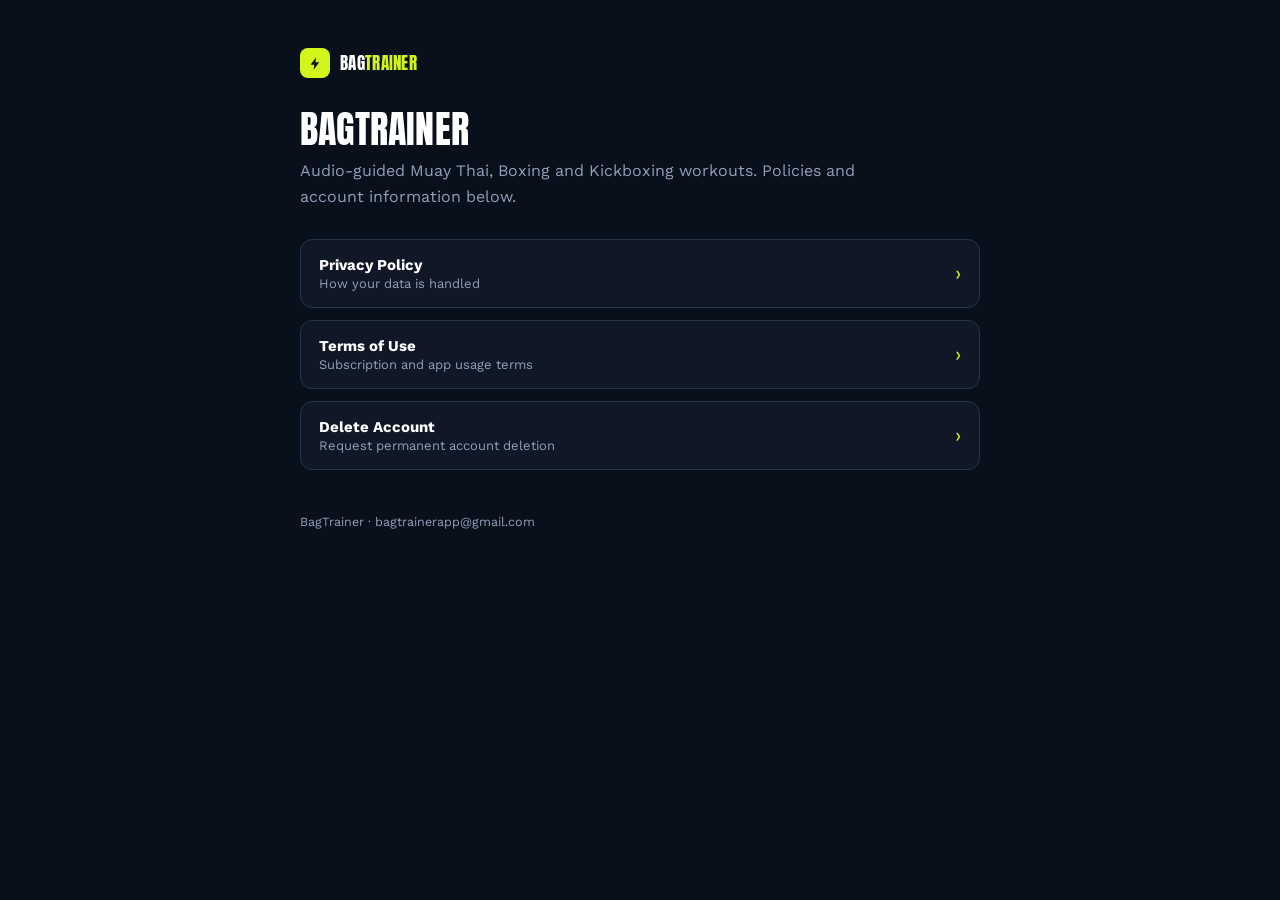
==== index.html @ e47c501b "Add files via upload" ====
<!doctype html>
<html lang="en">
<head>
<meta charset="utf-8" />
<meta name="viewport" content="width=device-width, initial-scale=1" />
<title>BagTrainer</title>
<link rel="stylesheet" href="/style.css" />
</head>
<body>
<div class="page">
  <a class="brand" href="/">
    <div class="brand-icon">
      <svg viewBox="0 0 24 24" fill="none" xmlns="http://www.w3.org/2000/svg">
        <path d="M13 2L4 14h6l-1 8 9-12h-6l1-8z" fill="var(--accent-ink)"/>
      </svg>
    </div>
    <div class="brand-name">BAG<span class="lime">TRAINER</span></div>
  </a>

  <h1>BagTrainer</h1>
  <p class="lede">Audio-guided Muay Thai, Boxing and Kickboxing workouts. Policies and account information below.</p>

  <div class="hub-links">
    <a class="hub-link" href="/privacy">
      <div>
        <div class="hub-link-title">Privacy Policy</div>
        <div class="hub-link-sub">How your data is handled</div>
      </div>
      <span class="hub-link-arrow">&rsaquo;</span>
    </a>

    <a class="hub-link" href="/terms">
      <div>
        <div class="hub-link-title">Terms of Use</div>
        <div class="hub-link-sub">Subscription and app usage terms</div>
      </div>
      <span class="hub-link-arrow">&rsaquo;</span>
    </a>

    <a class="hub-link" href="/delete-account">
      <div>
        <div class="hub-link-title">Delete Account</div>
        <div class="hub-link-sub">Request permanent account deletion</div>
      </div>
      <span class="hub-link-arrow">&rsaquo;</span>
    </a>
  </div>

  <footer>BagTrainer &middot; bagtrainerapp@gmail.com</footer>
</div>
</body>
</html>
---- style.css ----
@import url('https://fonts.googleapis.com/css2?family=Anton&family=Work+Sans:wght@400;500;600;700;800&display=swap');

:root {
  --bg: #08101C;
  --surface: #101827;
  --surface-2: #172235;
  --border: #253449;
  --text: #FFFFFF;
  --text-secondary: #8FA0B8;
  --accent: #D3F51B;
  --accent-ink: #0C1A2B;
  --danger: #E2665A;
  --danger-surface: rgba(226, 102, 90, 0.12);
}

* {
  box-sizing: border-box;
}

body {
  margin: 0;
  background: var(--bg);
  color: var(--text);
  font-family: "Work Sans", -apple-system, "Segoe UI", sans-serif;
  -webkit-font-smoothing: antialiased;
}

.page {
  max-width: 720px;
  margin: 0 auto;
  padding: 48px 20px 80px;
}

.brand {
  display: flex;
  align-items: center;
  gap: 10px;
  margin-bottom: 32px;
  text-decoration: none;
  width: fit-content;
}

.brand-icon {
  width: 30px;
  height: 30px;
  border-radius: 8px;
  background: var(--accent);
  display: flex;
  align-items: center;
  justify-content: center;
  flex-shrink: 0;
}

.brand-icon svg {
  width: 15px;
  height: 15px;
}

.brand-name {
  font-family: "Anton", sans-serif;
  font-size: 17px;
  letter-spacing: 0.3px;
  text-transform: uppercase;
  color: var(--text);
}

.brand-name .lime {
  color: var(--accent);
}

h1 {
  font-family: "Anton", sans-serif;
  font-weight: 400;
  text-transform: uppercase;
  letter-spacing: 0.2px;
  font-size: clamp(28px, 5.5vw, 38px);
  line-height: 1.05;
  margin: 0 0 8px;
  text-wrap: balance;
}

.meta {
  font-size: 13px;
  color: var(--text-secondary);
  margin: 0 0 32px;
}

h2 {
  font-family: "Anton", sans-serif;
  font-weight: 400;
  text-transform: uppercase;
  letter-spacing: 0.8px;
  font-size: 16px;
  color: var(--accent);
  margin: 32px 0 12px;
}

h2:first-of-type {
  margin-top: 8px;
}

p, li {
  font-size: 15px;
  line-height: 1.65;
  color: var(--text);
  margin: 0 0 14px;
}

.lede {
  font-size: 16px;
  color: var(--text-secondary);
  max-width: 56ch;
}

ul {
  margin: 0 0 14px;
  padding-left: 22px;
}

a {
  color: var(--accent);
  text-decoration: underline;
  text-underline-offset: 2px;
}

strong {
  color: var(--text);
}

.card {
  background: var(--surface);
  border: 1px solid var(--border);
  border-radius: 14px;
  padding: 22px 24px;
  margin: 0 0 18px;
}

.card h2 {
  margin-top: 0;
}

.card p:last-child {
  margin-bottom: 0;
}

.steps {
  display: flex;
  flex-direction: column;
  gap: 10px;
  margin-top: 4px;
}

.step {
  display: flex;
  align-items: baseline;
  gap: 10px;
  font-size: 14.5px;
}

.step b {
  color: var(--accent);
  font-weight: 700;
}

.request-form {
  display: flex;
  flex-direction: column;
  gap: 10px;
  margin-top: 14px;
}

label {
  font-size: 12px;
  font-weight: 600;
  text-transform: uppercase;
  letter-spacing: 0.6px;
  color: var(--text-secondary);
}

.input-row {
  display: flex;
  gap: 10px;
  flex-wrap: wrap;
}

input[type="email"] {
  flex: 1 1 220px;
  min-width: 0;
  background: var(--surface-2);
  border: 1px solid var(--border);
  border-radius: 8px;
  padding: 11px 13px;
  font-size: 14.5px;
  font-family: inherit;
  color: var(--text);
}

input[type="email"]:focus-visible {
  outline: 2px solid var(--accent);
  outline-offset: 1px;
}

button {
  appearance: none;
  border: none;
  border-radius: 8px;
  background: var(--accent);
  color: var(--accent-ink);
  font-family: inherit;
  font-weight: 700;
  font-size: 14px;
  padding: 11px 20px;
  cursor: pointer;
  white-space: nowrap;
}

button:hover {
  filter: brightness(1.06);
}

.hint {
  font-size: 12.5px;
  color: var(--text-secondary);
  margin: 0;
}

.hint.error {
  color: var(--danger);
}

.checklist {
  list-style: none;
  margin: 0;
  padding: 0;
  display: flex;
  flex-direction: column;
  gap: 9px;
}

.checklist li {
  display: flex;
  align-items: flex-start;
  gap: 10px;
  margin: 0;
}

.checklist svg {
  flex-shrink: 0;
  margin-top: 4px;
  width: 14px;
  height: 14px;
  color: var(--danger);
}

.timeline-note {
  display: flex;
  gap: 10px;
  align-items: flex-start;
  background: var(--danger-surface);
  border: 1px solid rgba(226, 102, 90, 0.3);
  border-radius: 10px;
  padding: 12px 14px;
  margin-top: 16px;
}

.timeline-note p {
  color: var(--text);
  font-size: 13.5px;
  margin: 0;
}

.timeline-note svg {
  flex-shrink: 0;
  margin-top: 1px;
  width: 16px;
  height: 16px;
  color: var(--danger);
}

.hub-links {
  display: flex;
  flex-direction: column;
  gap: 12px;
  margin-top: 28px;
}

.hub-link {
  display: flex;
  align-items: center;
  justify-content: space-between;
  background: var(--surface);
  border: 1px solid var(--border);
  border-radius: 12px;
  padding: 16px 18px;
  text-decoration: none;
  color: var(--text);
}

.hub-link:hover {
  border-color: var(--accent);
}

.hub-link-title {
  font-weight: 700;
  font-size: 15px;
}

.hub-link-sub {
  font-size: 13px;
  color: var(--text-secondary);
  margin-top: 2px;
}

.hub-link-arrow {
  color: var(--accent);
  font-size: 20px;
}

footer {
  margin-top: 44px;
  font-size: 12.5px;
  color: var(--text-secondary);
}
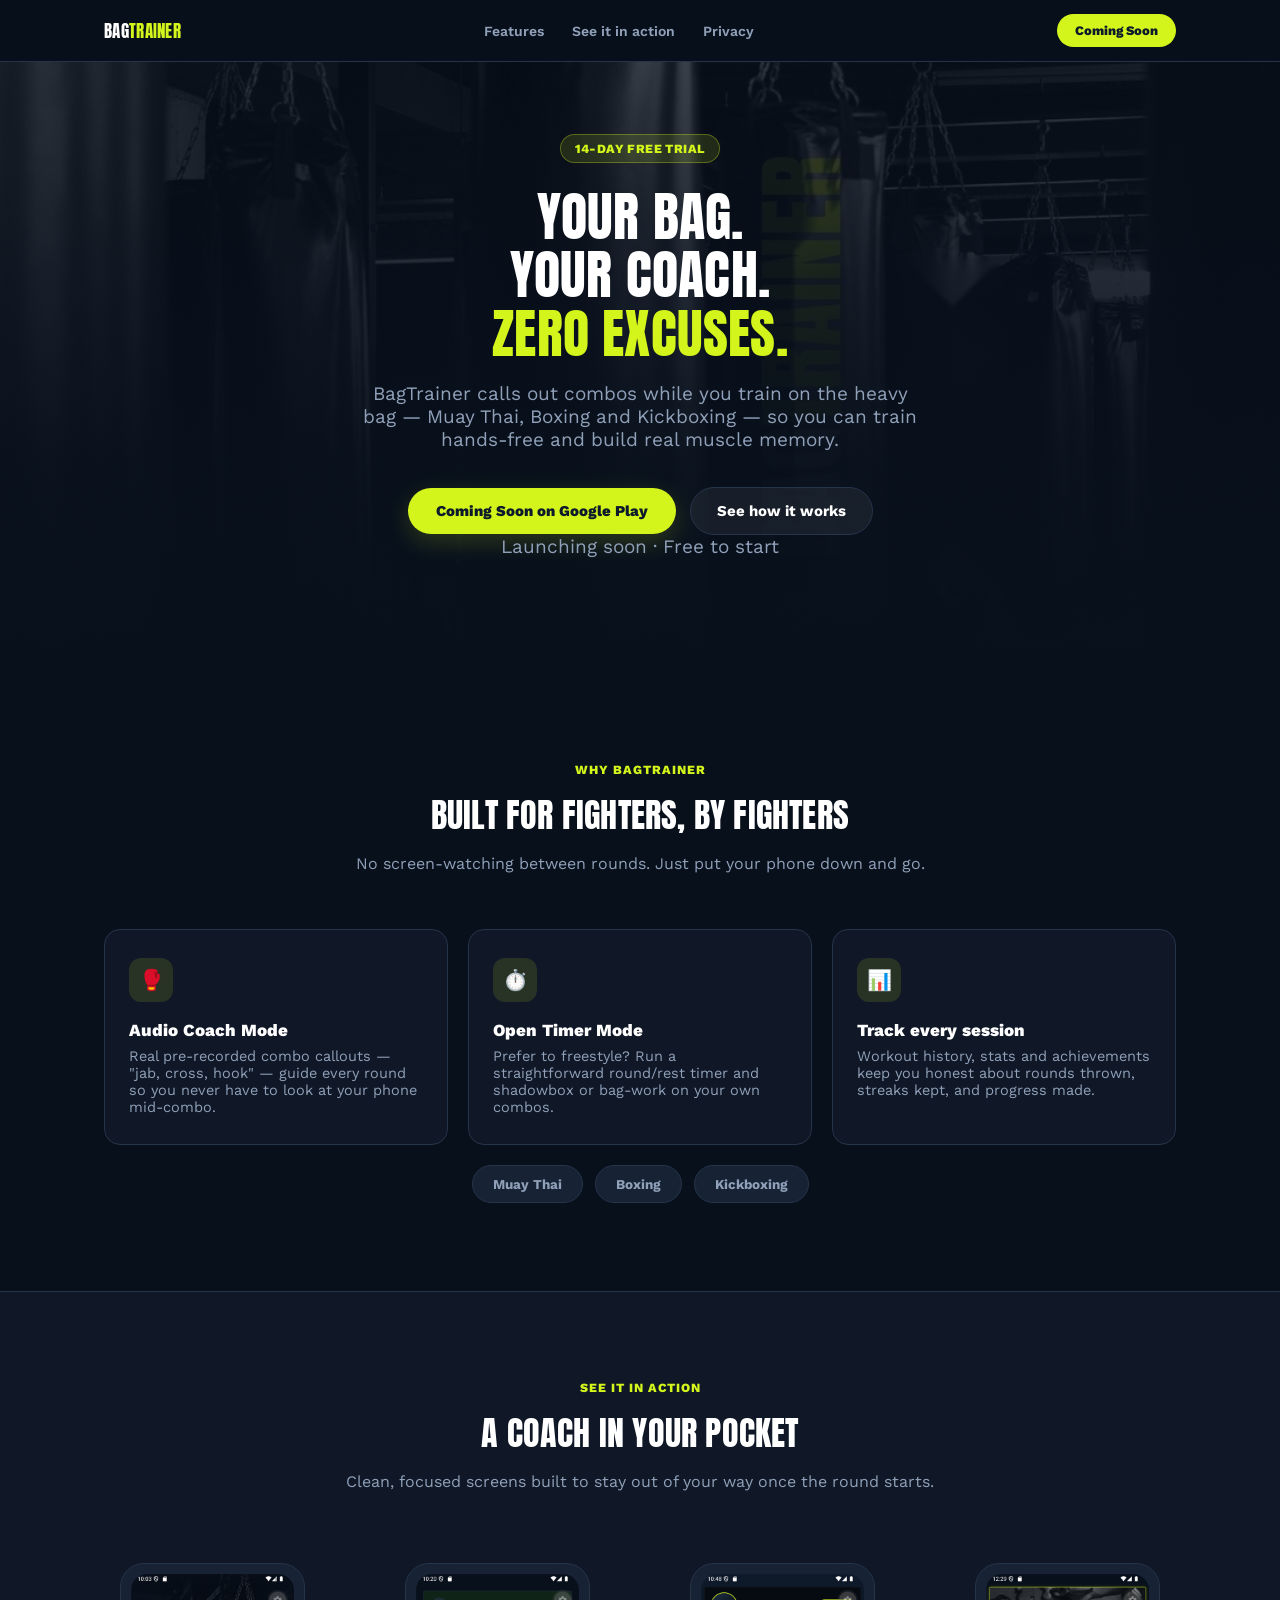
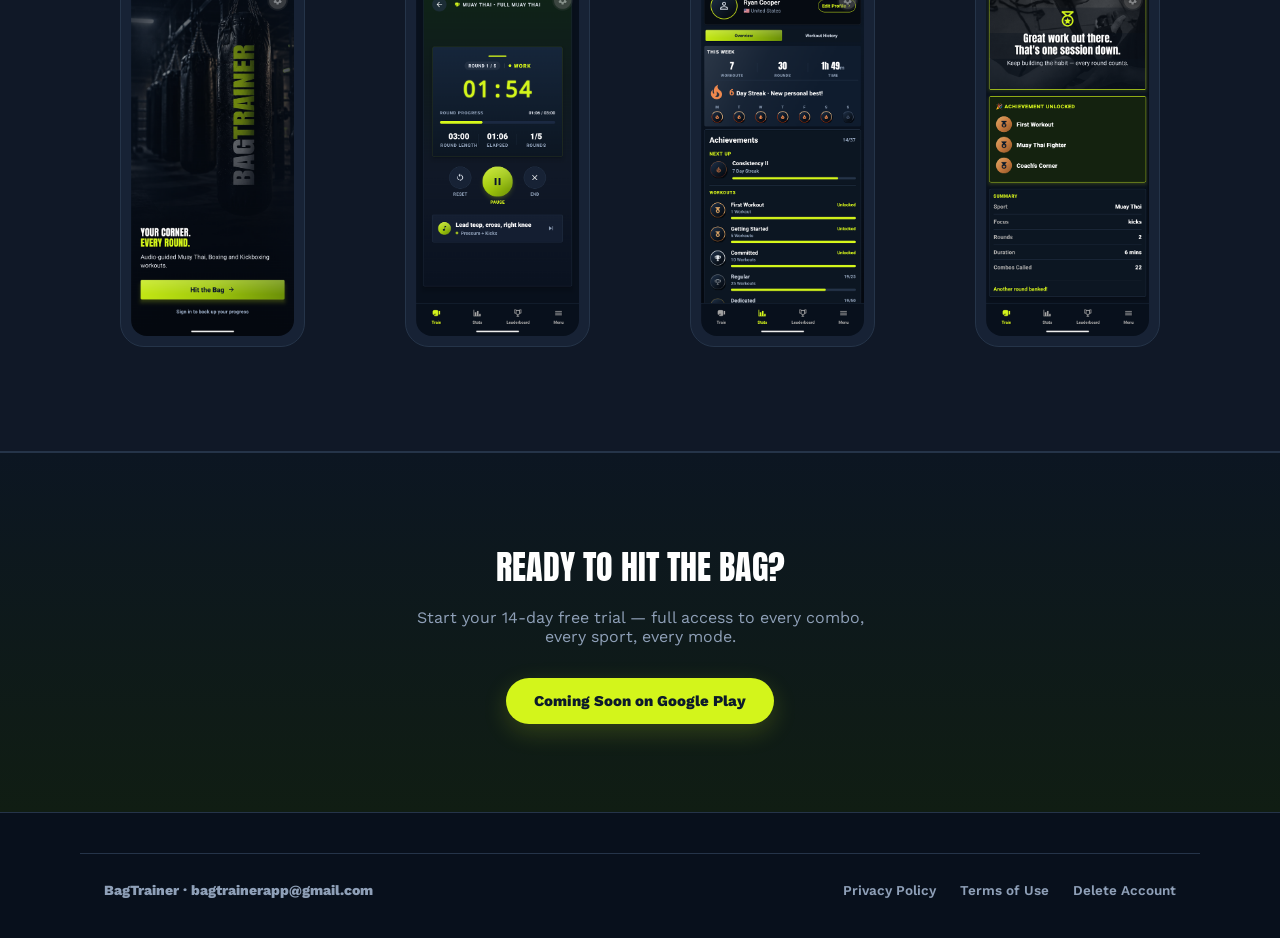
==== commit e1f5e9ec: "Add marketing landing page, keep policy pages untouched Replaces the minimal policy-hub homepage wit" ====
--- a/index.html
+++ b/index.html
@@ -3,50 +3,123 @@
 <head>
 <meta charset="utf-8" />
 <meta name="viewport" content="width=device-width, initial-scale=1" />
-<title>BagTrainer</title>
-<link rel="stylesheet" href="/style.css" />
+<title>BagTrainer — Audio-Guided Bag Work</title>
+<meta name="description" content="BagTrainer calls out combos while you train on the heavy bag, so you can train hands-free. Audio-guided Muay Thai, Boxing and Kickboxing workouts." />
+<link rel="icon" href="/assets/icon.png" />
+<link rel="stylesheet" href="/home.css" />
 </head>
 <body>
-<div class="page">
-  <a class="brand" href="/">
-    <div class="brand-icon">
-      <svg viewBox="0 0 24 24" fill="none" xmlns="http://www.w3.org/2000/svg">
-        <path d="M13 2L4 14h6l-1 8 9-12h-6l1-8z" fill="var(--accent-ink)"/>
-      </svg>
+
+<nav class="nav">
+  <div class="wrap">
+    <a class="brand" href="/">
+      <div class="brand-name">BAG<span class="lime">TRAINER</span></div>
+    </a>
+    <div class="nav-links">
+      <a href="#features">Features</a>
+      <a href="#screens">See it in action</a>
+      <a href="/privacy">Privacy</a>
     </div>
-    <div class="brand-name">BAG<span class="lime">TRAINER</span></div>
-  </a>
+    <a class="nav-cta" href="#download">Coming Soon</a>
+  </div>
+</nav>
 
-  <h1>BagTrainer</h1>
-  <p class="lede">Audio-guided Muay Thai, Boxing and Kickboxing workouts. Policies and account information below.</p>
+<header class="hero">
+  <div class="hero-bg">
+    <img src="/assets/hero.jpg" alt="" />
+  </div>
+  <div class="wrap hero-content">
+    <div class="eyebrow">14-Day Free Trial</div>
+    <h1>Your bag.<br />Your coach.<br /><span>Zero excuses.</span></h1>
+    <p>BagTrainer calls out combos while you train on the heavy bag — Muay Thai, Boxing and Kickboxing — so you can train hands-free and build real muscle memory.</p>
+    <div class="hero-actions">
+      <a class="btn-primary" id="download" href="https://play.google.com/store/apps/details?id=com.bagtrainer.app">
+        Coming Soon on Google Play
+      </a>
+      <a class="btn-secondary" href="#features">See how it works</a>
+    </div>
+    <p class="hero-note">Launching soon · Free to start</p>
+  </div>
+</header>
 
-  <div class="hub-links">
-    <a class="hub-link" href="/privacy">
-      <div>
-        <div class="hub-link-title">Privacy Policy</div>
-        <div class="hub-link-sub">How your data is handled</div>
+<section class="home-section" id="features">
+  <div class="wrap">
+    <div class="section-head">
+      <div class="section-kicker">Why BagTrainer</div>
+      <h2>Built for fighters, by fighters</h2>
+      <p>No screen-watching between rounds. Just put your phone down and go.</p>
+    </div>
+    <div class="features-grid">
+      <div class="feature-card">
+        <div class="feature-icon">🥊</div>
+        <h3>Audio Coach Mode</h3>
+        <p>Real pre-recorded combo callouts — "jab, cross, hook" — guide every round so you never have to look at your phone mid-combo.</p>
       </div>
-      <span class="hub-link-arrow">&rsaquo;</span>
-    </a>
+      <div class="feature-card">
+        <div class="feature-icon">⏱️</div>
+        <h3>Open Timer Mode</h3>
+        <p>Prefer to freestyle? Run a straightforward round/rest timer and shadowbox or bag-work on your own combos.</p>
+      </div>
+      <div class="feature-card">
+        <div class="feature-icon">📊</div>
+        <h3>Track every session</h3>
+        <p>Workout history, stats and achievements keep you honest about rounds thrown, streaks kept, and progress made.</p>
+      </div>
+    </div>
+    <div class="sports-strip">
+      <span class="sport-pill">Muay Thai</span>
+      <span class="sport-pill">Boxing</span>
+      <span class="sport-pill">Kickboxing</span>
+    </div>
+  </div>
+</section>
 
-    <a class="hub-link" href="/terms">
-      <div>
-        <div class="hub-link-title">Terms of Use</div>
-        <div class="hub-link-sub">Subscription and app usage terms</div>
-      </div>
-      <span class="hub-link-arrow">&rsaquo;</span>
-    </a>
+<section class="showcase" id="screens">
+  <div class="wrap home-section">
+    <div class="section-head">
+      <div class="section-kicker">See it in action</div>
+      <h2>A coach in your pocket</h2>
+      <p>Clean, focused screens built to stay out of your way once the round starts.</p>
+    </div>
+    <div class="showcase-grid">
+      <figure class="phone-frame">
+        <img src="/assets/screen-home.png" alt="BagTrainer home screen" loading="lazy" />
+      </figure>
+      <figure class="phone-frame">
+        <img src="/assets/screen-live.png" alt="Live Muay Thai workout screen" loading="lazy" />
+      </figure>
+      <figure class="phone-frame">
+        <img src="/assets/screen-stats.png" alt="Workout stats screen" loading="lazy" />
+      </figure>
+      <figure class="phone-frame">
+        <img src="/assets/screen-complete.png" alt="Workout complete screen" loading="lazy" />
+      </figure>
+    </div>
+  </div>
+</section>
 
-    <a class="hub-link" href="/delete-account">
-      <div>
-        <div class="hub-link-title">Delete Account</div>
-        <div class="hub-link-sub">Request permanent account deletion</div>
-      </div>
-      <span class="hub-link-arrow">&rsaquo;</span>
+<section class="cta-band home-section">
+  <div class="wrap">
+    <h2>Ready to hit the bag?</h2>
+    <p>Start your 14-day free trial — full access to every combo, every sport, every mode.</p>
+    <a class="btn-primary" href="https://play.google.com/store/apps/details?id=com.bagtrainer.app">
+      Coming Soon on Google Play
     </a>
   </div>
+</section>
 
-  <footer>BagTrainer &middot; bagtrainerapp@gmail.com</footer>
-</div>
+<footer class="home-footer">
+  <div class="wrap footer-inner">
+    <div class="footer-brand">
+      BagTrainer &middot; bagtrainerapp@gmail.com
+    </div>
+    <div class="footer-links">
+      <a href="/privacy">Privacy Policy</a>
+      <a href="/terms">Terms of Use</a>
+      <a href="/delete-account">Delete Account</a>
+    </div>
+  </div>
+</footer>
+
 </body>
 </html>
--- a/home.css
+++ b/home.css
@@ -0,0 +1,489 @@
+/* Homepage-only styles. Shares design tokens with style.css but is scoped
+   to its own file so /privacy, /terms, /delete-account (which only load
+   style.css) are never affected by changes here. */
+
+@import url('https://fonts.googleapis.com/css2?family=Anton&family=Work+Sans:wght@400;500;600;700;800&display=swap');
+
+:root {
+  --bg: #08101c;
+  --surface: #101827;
+  --surface-2: #172235;
+  --border: #253449;
+  --text: #ffffff;
+  --text-secondary: #8fa0b8;
+  --accent: #d3f51b;
+  --accent-ink: #0c1a2b;
+  --max-width: 1120px;
+}
+
+* {
+  box-sizing: border-box;
+}
+
+html {
+  scroll-behavior: smooth;
+}
+
+body {
+  margin: 0;
+  background: var(--bg);
+  color: var(--text);
+  font-family: "Work Sans", -apple-system, "Segoe UI", sans-serif;
+  -webkit-font-smoothing: antialiased;
+}
+
+img {
+  max-width: 100%;
+  display: block;
+}
+
+a {
+  color: inherit;
+  text-decoration: none;
+}
+
+.wrap {
+  max-width: var(--max-width);
+  margin: 0 auto;
+  padding: 0 24px;
+}
+
+/* Nav */
+
+.nav {
+  position: sticky;
+  top: 0;
+  z-index: 50;
+  background: rgba(8, 16, 28, 0.85);
+  backdrop-filter: blur(10px);
+  border-bottom: 1px solid var(--border);
+}
+
+.nav .wrap {
+  display: flex;
+  align-items: center;
+  justify-content: space-between;
+  padding-top: 14px;
+  padding-bottom: 14px;
+}
+
+.brand {
+  display: flex;
+  align-items: center;
+  gap: 10px;
+  text-decoration: none;
+  width: fit-content;
+}
+
+.brand-icon {
+  width: 30px;
+  height: 30px;
+  border-radius: 8px;
+  background: var(--accent);
+  display: flex;
+  align-items: center;
+  justify-content: center;
+  flex-shrink: 0;
+}
+
+.brand-icon svg {
+  width: 15px;
+  height: 15px;
+}
+
+.brand-name {
+  font-family: "Anton", sans-serif;
+  font-size: 17px;
+  letter-spacing: 0.3px;
+  text-transform: uppercase;
+  color: var(--text);
+}
+
+.brand-name .lime {
+  color: var(--accent);
+}
+
+.nav-links {
+  display: flex;
+  align-items: center;
+  gap: 28px;
+}
+
+.nav-links a {
+  color: var(--text-secondary);
+  font-size: 14px;
+  font-weight: 600;
+  transition: color 0.15s ease;
+}
+
+.nav-links a:hover {
+  color: var(--text);
+}
+
+.nav-cta {
+  background: var(--accent);
+  color: var(--accent-ink) !important;
+  padding: 9px 18px;
+  border-radius: 999px;
+  font-weight: 800;
+  font-size: 13px;
+}
+
+/* Hero */
+
+.hero {
+  position: relative;
+  overflow: hidden;
+  padding-top: 72px;
+  padding-bottom: 80px;
+}
+
+.hero-bg {
+  position: absolute;
+  inset: 0;
+  z-index: 0;
+}
+
+.hero-bg img {
+  width: 100%;
+  height: 100%;
+  object-fit: cover;
+  opacity: 0.35;
+}
+
+.hero-bg::after {
+  content: "";
+  position: absolute;
+  inset: 0;
+  background: linear-gradient(
+    180deg,
+    rgba(8, 16, 28, 0.4) 0%,
+    rgba(8, 16, 28, 0.92) 65%,
+    #08101c 100%
+  );
+}
+
+.hero-content {
+  position: relative;
+  z-index: 1;
+  text-align: center;
+  max-width: 720px;
+  margin: 0 auto;
+}
+
+.eyebrow {
+  display: inline-flex;
+  align-items: center;
+  gap: 8px;
+  background: rgba(211, 245, 27, 0.12);
+  border: 1px solid rgba(211, 245, 27, 0.3);
+  color: var(--accent);
+  font-size: 12.5px;
+  font-weight: 800;
+  letter-spacing: 0.4px;
+  text-transform: uppercase;
+  padding: 6px 14px;
+  border-radius: 999px;
+  margin-bottom: 24px;
+}
+
+.hero h1 {
+  font-family: "Anton", sans-serif;
+  font-weight: 400;
+  text-transform: uppercase;
+  font-size: clamp(32px, 6vw, 54px);
+  line-height: 1.08;
+  margin: 0 0 20px;
+  letter-spacing: 0.2px;
+  text-wrap: balance;
+}
+
+.hero h1 span {
+  color: var(--accent);
+}
+
+.hero p {
+  font-size: clamp(16px, 2.4vw, 19px);
+  color: var(--text-secondary);
+  max-width: 560px;
+  margin: 0 auto 36px;
+}
+
+.hero-actions {
+  display: flex;
+  align-items: center;
+  justify-content: center;
+  gap: 14px;
+  flex-wrap: wrap;
+}
+
+.btn-primary {
+  background: var(--accent);
+  color: var(--accent-ink);
+  font-weight: 800;
+  font-size: 15px;
+  padding: 14px 28px;
+  border-radius: 999px;
+  display: inline-flex;
+  align-items: center;
+  gap: 10px;
+  transition: transform 0.15s ease, box-shadow 0.15s ease;
+  box-shadow: 0 8px 24px rgba(211, 245, 27, 0.18);
+}
+
+.btn-primary:hover {
+  transform: translateY(-1px);
+  box-shadow: 0 10px 28px rgba(211, 245, 27, 0.26);
+}
+
+.btn-secondary {
+  background: rgba(255, 255, 255, 0.06);
+  border: 1px solid var(--border);
+  color: var(--text);
+  font-weight: 700;
+  font-size: 15px;
+  padding: 14px 26px;
+  border-radius: 999px;
+  transition: background 0.15s ease;
+}
+
+.btn-secondary:hover {
+  background: rgba(255, 255, 255, 0.1);
+}
+
+.hero-note {
+  margin-top: 18px;
+  font-size: 13px;
+  color: var(--text-secondary);
+}
+
+/* Section shell */
+
+.home-section {
+  padding: 88px 0;
+}
+
+.section-head {
+  text-align: center;
+  max-width: 620px;
+  margin: 0 auto 56px;
+}
+
+.section-kicker {
+  color: var(--accent);
+  font-size: 12.5px;
+  font-weight: 800;
+  letter-spacing: 1px;
+  text-transform: uppercase;
+  margin-bottom: 12px;
+}
+
+.section-head h2 {
+  font-family: "Anton", sans-serif;
+  font-weight: 400;
+  text-transform: uppercase;
+  font-size: clamp(24px, 4vw, 34px);
+  margin: 0 0 14px;
+  letter-spacing: 0.2px;
+}
+
+.section-head p {
+  color: var(--text-secondary);
+  font-size: 16px;
+  margin: 0;
+}
+
+/* Features */
+
+.features-grid {
+  display: grid;
+  grid-template-columns: repeat(3, 1fr);
+  gap: 20px;
+}
+
+.feature-card {
+  background: var(--surface);
+  border: 1px solid var(--border);
+  border-radius: 16px;
+  padding: 28px 24px;
+}
+
+.feature-icon {
+  width: 44px;
+  height: 44px;
+  border-radius: 12px;
+  background: rgba(211, 245, 27, 0.12);
+  display: flex;
+  align-items: center;
+  justify-content: center;
+  font-size: 20px;
+  margin-bottom: 18px;
+}
+
+.feature-card h3 {
+  font-size: 17px;
+  font-weight: 800;
+  margin: 0 0 8px;
+}
+
+.feature-card p {
+  font-size: 14.5px;
+  color: var(--text-secondary);
+  margin: 0;
+}
+
+/* Showcase */
+
+.showcase {
+  background: var(--surface);
+  border-top: 1px solid var(--border);
+  border-bottom: 1px solid var(--border);
+}
+
+.showcase-grid {
+  display: grid;
+  grid-template-columns: repeat(4, 1fr);
+  gap: 20px;
+}
+
+.phone-frame {
+  background: var(--surface-2);
+  border: 1px solid var(--border);
+  border-radius: 24px;
+  padding: 10px;
+  overflow: hidden;
+}
+
+.phone-frame img {
+  border-radius: 16px;
+  width: 100%;
+  height: auto;
+}
+
+.phone-caption {
+  text-align: center;
+  font-size: 13px;
+  font-weight: 700;
+  color: var(--text-secondary);
+  margin-top: 12px;
+}
+
+/* Sports strip */
+
+.sports-strip {
+  display: flex;
+  justify-content: center;
+  gap: 12px;
+  flex-wrap: wrap;
+  margin-top: 20px;
+}
+
+.sport-pill {
+  border: 1px solid var(--border);
+  background: var(--surface-2);
+  padding: 10px 20px;
+  border-radius: 999px;
+  font-weight: 700;
+  font-size: 13.5px;
+  color: var(--text-secondary);
+}
+
+/* CTA band */
+
+.cta-band {
+  text-align: center;
+  background: linear-gradient(180deg, #0c1622 0%, #101d13 100%);
+  border-top: 1px solid var(--border);
+  border-bottom: 1px solid var(--border);
+}
+
+.cta-band h2 {
+  font-family: "Anton", sans-serif;
+  font-weight: 400;
+  text-transform: uppercase;
+  font-size: clamp(24px, 4vw, 34px);
+  margin: 0 0 16px;
+}
+
+.cta-band p {
+  color: var(--text-secondary);
+  max-width: 480px;
+  margin: 0 auto 32px;
+}
+
+/* Footer */
+
+.home-footer {
+  padding: 40px 0;
+}
+
+.footer-inner {
+  display: flex;
+  align-items: center;
+  justify-content: space-between;
+  flex-wrap: wrap;
+  gap: 16px;
+  border-top: 1px solid var(--border);
+  padding-top: 28px;
+}
+
+.footer-brand {
+  display: flex;
+  align-items: center;
+  gap: 10px;
+  font-weight: 800;
+  font-size: 14px;
+  color: var(--text-secondary);
+}
+
+.footer-brand .brand-icon {
+  width: 22px;
+  height: 22px;
+}
+
+.footer-brand .brand-icon svg {
+  width: 11px;
+  height: 11px;
+}
+
+.footer-links {
+  display: flex;
+  gap: 24px;
+}
+
+.footer-links a {
+  font-size: 13.5px;
+  color: var(--text-secondary);
+  font-weight: 600;
+}
+
+.footer-links a:hover {
+  color: var(--text);
+}
+
+/* Responsive */
+
+@media (max-width: 860px) {
+  .features-grid {
+    grid-template-columns: 1fr;
+  }
+
+  .showcase-grid {
+    grid-template-columns: repeat(2, 1fr);
+  }
+
+  .nav-links {
+    display: none;
+  }
+}
+
+@media (max-width: 480px) {
+  .home-section {
+    padding: 64px 0;
+  }
+
+  .showcase-grid {
+    grid-template-columns: 1fr 1fr;
+    gap: 12px;
+  }
+}
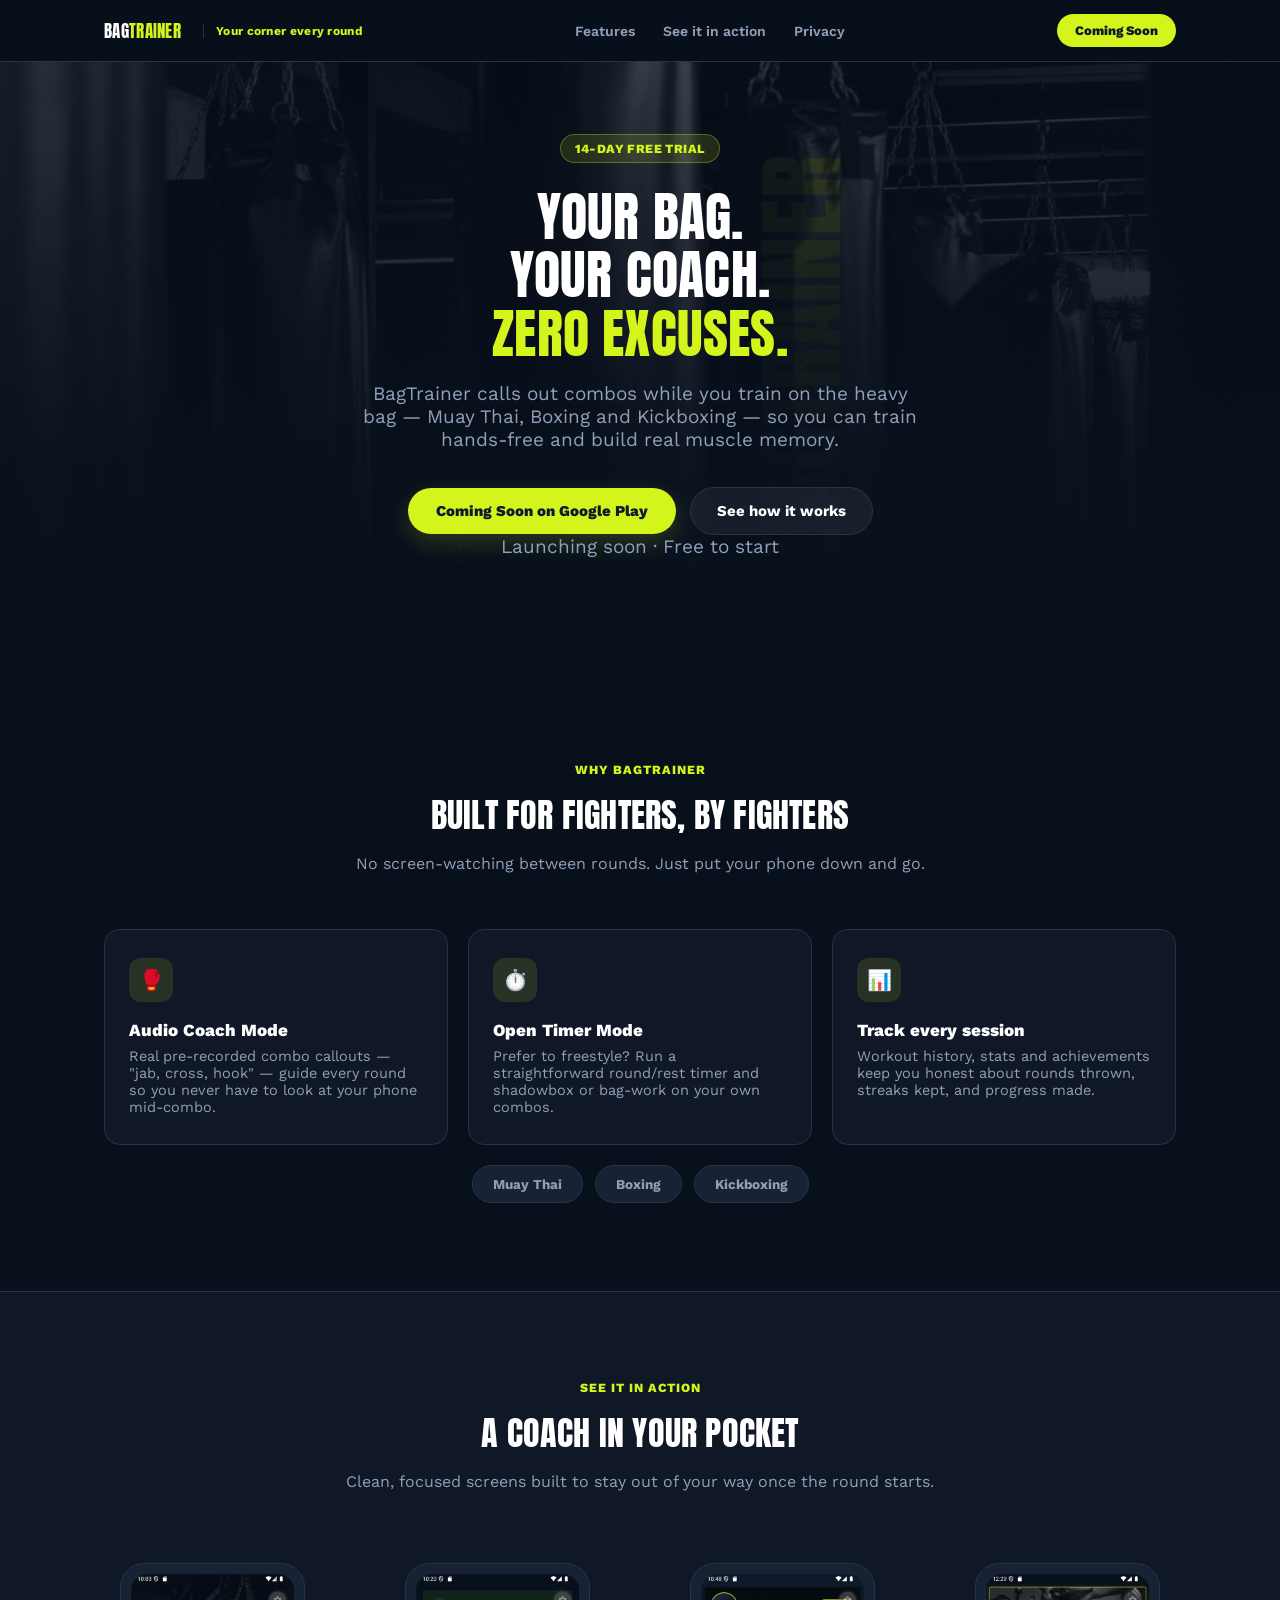
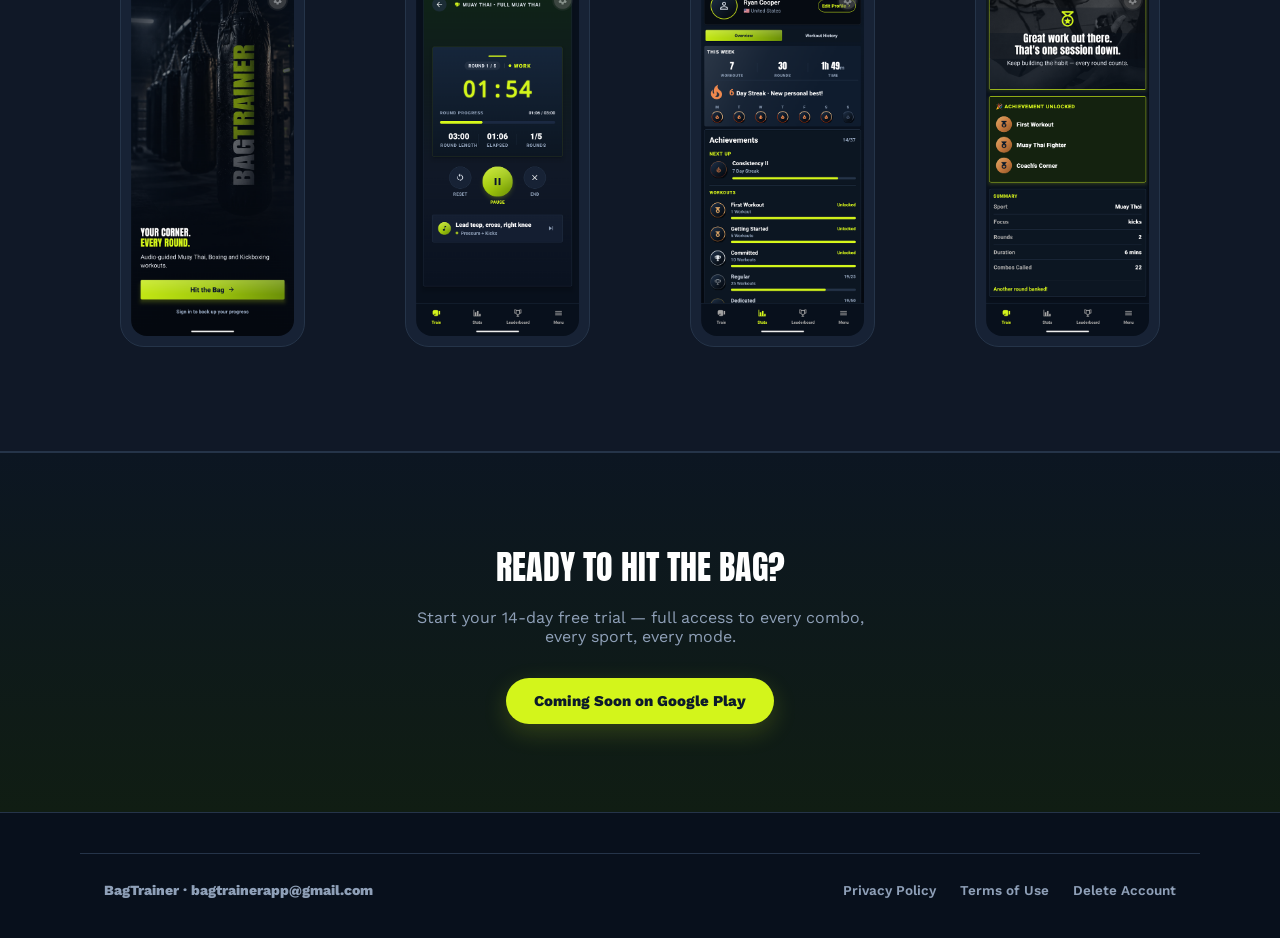
==== commit 7191d9b9: "Remove bolt icon from brand mark, add tagline, disclose analytics in privacy policy - Drop the light" ====
--- a/index.html
+++ b/index.html
@@ -14,6 +14,7 @@
   <div class="wrap">
     <a class="brand" href="/">
       <div class="brand-name">BAG<span class="lime">TRAINER</span></div>
+      <div class="brand-tagline">Your corner every round</div>
     </a>
     <div class="nav-links">
       <a href="#features">Features</a>
--- a/home.css
+++ b/home.css
@@ -101,6 +101,22 @@
 
 .brand-name .lime {
   color: var(--accent);
+}
+
+.brand-tagline {
+  font-size: 12px;
+  font-weight: 700;
+  letter-spacing: 0.3px;
+  color: var(--accent);
+  padding-left: 12px;
+  margin-left: 12px;
+  border-left: 1px solid var(--border);
+}
+
+@media (max-width: 640px) {
+  .brand-tagline {
+    display: none;
+  }
 }
 
 .nav-links {
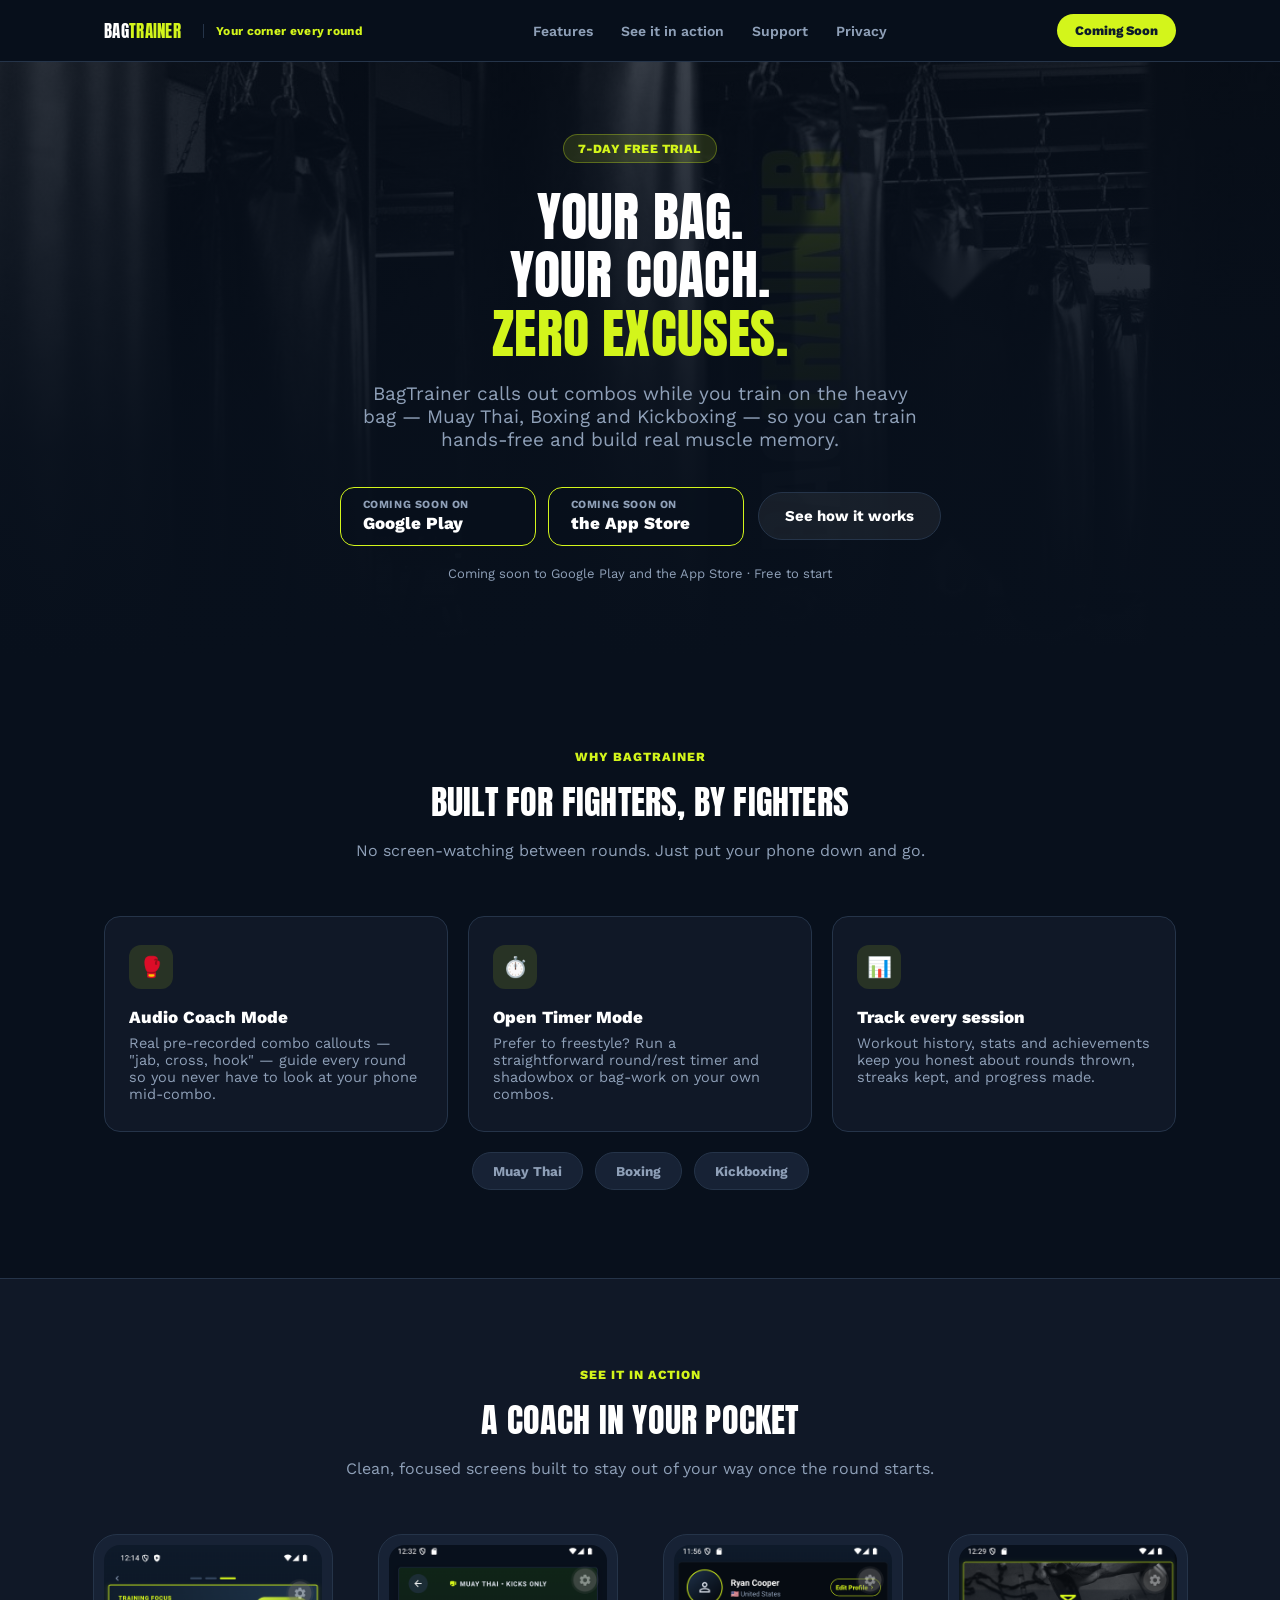
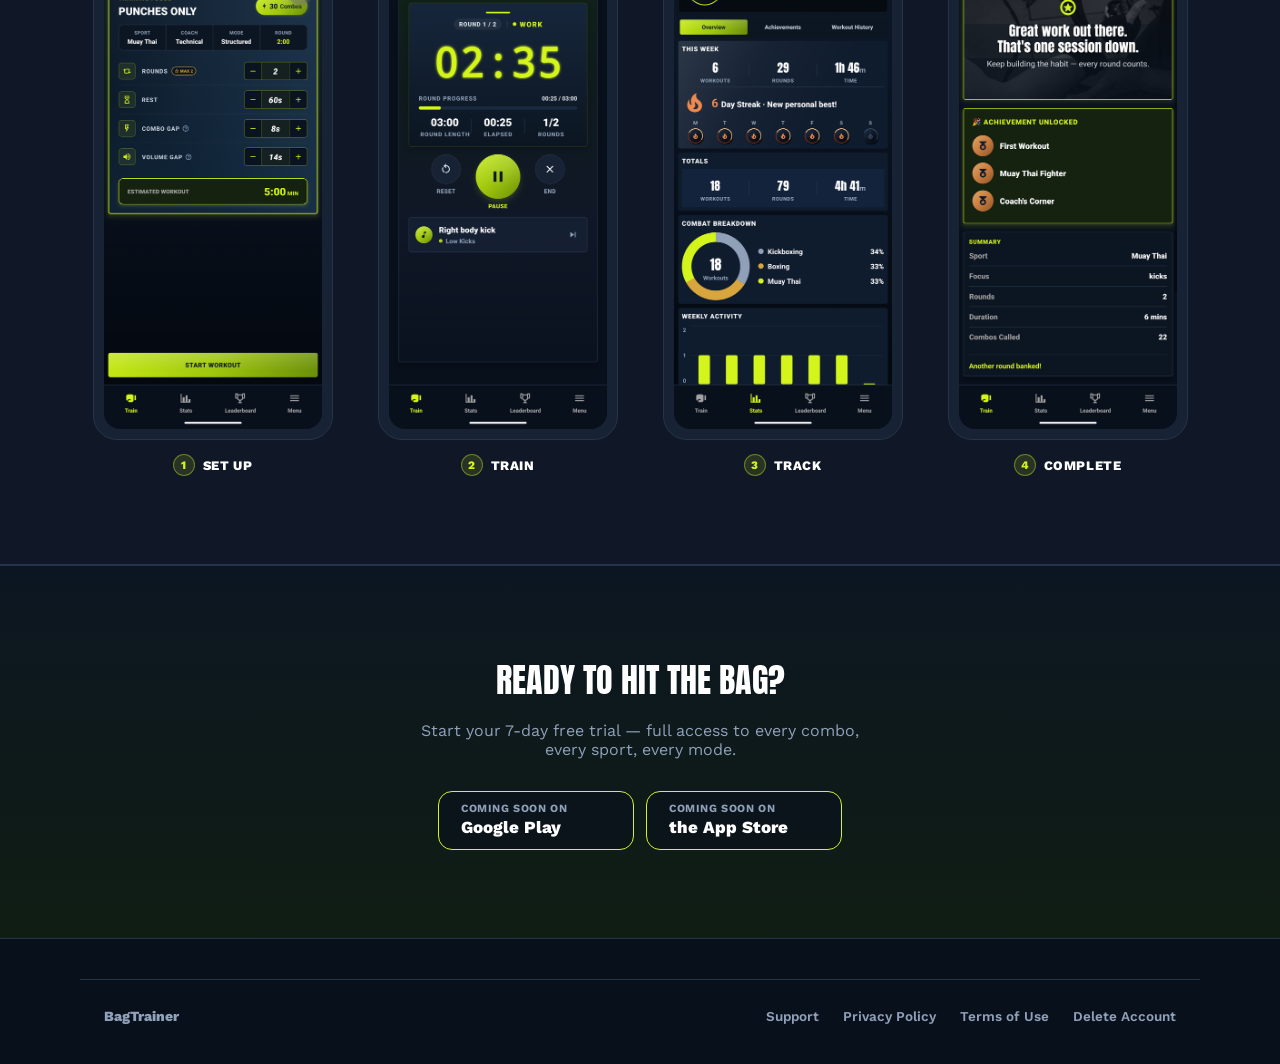
==== commit 238d56ab: "Launch copy, App Store badge and a support form that hides the inbox - Free trial wording is now 7 d" ====
--- a/index.html
+++ b/index.html
@@ -19,6 +19,7 @@
     <div class="nav-links">
       <a href="#features">Features</a>
       <a href="#screens">See it in action</a>
+      <a href="/support">Support</a>
       <a href="/privacy">Privacy</a>
     </div>
     <a class="nav-cta" href="#download">Coming Soon</a>
@@ -30,16 +31,23 @@
     <img src="/assets/hero.jpg" alt="" />
   </div>
   <div class="wrap hero-content">
-    <div class="eyebrow">14-Day Free Trial</div>
+    <div class="eyebrow">7-Day Free Trial</div>
     <h1>Your bag.<br />Your coach.<br /><span>Zero excuses.</span></h1>
     <p>BagTrainer calls out combos while you train on the heavy bag — Muay Thai, Boxing and Kickboxing — so you can train hands-free and build real muscle memory.</p>
-    <div class="hero-actions">
-      <a class="btn-primary" id="download" href="https://play.google.com/store/apps/details?id=com.bagtrainer.app">
-        Coming Soon on Google Play
-      </a>
+    <div class="hero-actions" id="download">
+      <div class="store-badges">
+        <span class="store-badge is-soon" data-store="google-play">
+          <span class="store-badge-kicker">Coming soon on</span>
+          <span class="store-badge-name">Google Play</span>
+        </span>
+        <span class="store-badge is-soon" data-store="app-store">
+          <span class="store-badge-kicker">Coming soon on</span>
+          <span class="store-badge-name">the App Store</span>
+        </span>
+      </div>
       <a class="btn-secondary" href="#features">See how it works</a>
     </div>
-    <p class="hero-note">Launching soon · Free to start</p>
+    <p class="hero-note">Coming soon to Google Play and the App Store · Free to start</p>
   </div>
 </header>
 
@@ -83,17 +91,29 @@
       <p>Clean, focused screens built to stay out of your way once the round starts.</p>
     </div>
     <div class="showcase-grid">
-      <figure class="phone-frame">
-        <img src="/assets/screen-home.png" alt="BagTrainer home screen" loading="lazy" />
+      <figure class="showcase-step">
+        <div class="phone-frame">
+          <img src="/assets/screen-setup.png" width="480" height="1067" alt="Building a session: rounds, rest, combo gap and volume gap" loading="lazy" />
+        </div>
+        <figcaption class="phone-caption"><span>1</span> Set up</figcaption>
       </figure>
-      <figure class="phone-frame">
-        <img src="/assets/screen-live.png" alt="Live Muay Thai workout screen" loading="lazy" />
+      <figure class="showcase-step">
+        <div class="phone-frame">
+          <img src="/assets/screen-live.png" width="480" height="1067" alt="Active Muay Thai workout with the round timer and the current combo callout" loading="lazy" />
+        </div>
+        <figcaption class="phone-caption"><span>2</span> Train</figcaption>
       </figure>
-      <figure class="phone-frame">
-        <img src="/assets/screen-stats.png" alt="Workout stats screen" loading="lazy" />
+      <figure class="showcase-step">
+        <div class="phone-frame">
+          <img src="/assets/screen-stats.png" width="480" height="1067" alt="Stats overview with this week's workouts, streak and totals" loading="lazy" />
+        </div>
+        <figcaption class="phone-caption"><span>3</span> Track</figcaption>
       </figure>
-      <figure class="phone-frame">
-        <img src="/assets/screen-complete.png" alt="Workout complete screen" loading="lazy" />
+      <figure class="showcase-step">
+        <div class="phone-frame">
+          <img src="/assets/screen-complete.png" width="480" height="1067" alt="Workout complete summary with unlocked achievements" loading="lazy" />
+        </div>
+        <figcaption class="phone-caption"><span>4</span> Complete</figcaption>
       </figure>
     </div>
   </div>
@@ -102,19 +122,27 @@
 <section class="cta-band home-section">
   <div class="wrap">
     <h2>Ready to hit the bag?</h2>
-    <p>Start your 14-day free trial — full access to every combo, every sport, every mode.</p>
-    <a class="btn-primary" href="https://play.google.com/store/apps/details?id=com.bagtrainer.app">
-      Coming Soon on Google Play
-    </a>
+    <p>Start your 7-day free trial — full access to every combo, every sport, every mode.</p>
+    <div class="store-badges">
+      <span class="store-badge is-soon" data-store="google-play">
+        <span class="store-badge-kicker">Coming soon on</span>
+        <span class="store-badge-name">Google Play</span>
+      </span>
+      <span class="store-badge is-soon" data-store="app-store">
+        <span class="store-badge-kicker">Coming soon on</span>
+        <span class="store-badge-name">the App Store</span>
+      </span>
+    </div>
   </div>
 </section>
 
 <footer class="home-footer">
   <div class="wrap footer-inner">
     <div class="footer-brand">
-      BagTrainer &middot; bagtrainerapp@gmail.com
+      BagTrainer
     </div>
     <div class="footer-links">
+      <a href="/support">Support</a>
       <a href="/privacy">Privacy Policy</a>
       <a href="/terms">Terms of Use</a>
       <a href="/delete-account">Delete Account</a>
@@ -122,5 +150,7 @@
   </div>
 </footer>
 
+<script src="/assets/site-config.js"></script>
+<script src="/assets/store-badges.js"></script>
 </body>
 </html>
--- a/home.css
+++ b/home.css
@@ -267,8 +267,68 @@
   background: rgba(255, 255, 255, 0.1);
 }
 
-.hero-note {
-  margin-top: 18px;
+/* Store badges. "is-soon" is a plain label; store-badges.js swaps it for
+   an "is-live" link once a store URL is set in assets/site-config.js. */
+
+.store-badges {
+  display: flex;
+  align-items: center;
+  justify-content: center;
+  gap: 12px;
+  flex-wrap: wrap;
+}
+
+.store-badge {
+  display: inline-flex;
+  flex-direction: column;
+  align-items: flex-start;
+  min-width: 196px;
+  padding: 10px 22px 11px;
+  border-radius: 14px;
+  border: 1.5px solid var(--accent);
+  background: rgba(8, 16, 28, 0.6);
+  text-align: left;
+  line-height: 1.2;
+}
+
+.store-badge-kicker {
+  font-size: 11px;
+  font-weight: 700;
+  letter-spacing: 0.6px;
+  text-transform: uppercase;
+  color: var(--text-secondary);
+}
+
+.store-badge-name {
+  font-size: 17px;
+  font-weight: 800;
+  color: var(--text);
+  margin-top: 2px;
+}
+
+.store-badge.is-soon {
+  cursor: default;
+}
+
+.store-badge.is-live {
+  background: var(--accent);
+  box-shadow: 0 8px 24px rgba(211, 245, 27, 0.18);
+  transition: transform 0.15s ease, box-shadow 0.15s ease;
+}
+
+.store-badge.is-live .store-badge-kicker,
+.store-badge.is-live .store-badge-name {
+  color: var(--accent-ink);
+}
+
+.store-badge.is-live:hover {
+  transform: translateY(-1px);
+  box-shadow: 0 10px 28px rgba(211, 245, 27, 0.26);
+}
+
+.hero-note,
+.hero p.hero-note {
+  margin: 20px auto 0;
   font-size: 13px;
   color: var(--text-secondary);
 }
@@ -360,6 +420,13 @@
   display: grid;
   grid-template-columns: repeat(4, 1fr);
   gap: 20px;
+}
+
+.showcase-step {
+  margin: 0;
+  width: 100%;
+  max-width: 240px;
+  justify-self: center;
 }
 
 .phone-frame {
@@ -377,11 +444,30 @@
 }
 
 .phone-caption {
-  text-align: center;
+  display: flex;
+  align-items: center;
+  justify-content: center;
+  gap: 8px;
   font-size: 13px;
-  font-weight: 700;
-  color: var(--text-secondary);
-  margin-top: 12px;
+  font-weight: 800;
+  letter-spacing: 0.6px;
+  text-transform: uppercase;
+  color: var(--text);
+  margin-top: 14px;
+}
+
+.phone-caption span {
+  display: inline-flex;
+  align-items: center;
+  justify-content: center;
+  width: 22px;
+  height: 22px;
+  border-radius: 999px;
+  background: rgba(211, 245, 27, 0.12);
+  border: 1px solid rgba(211, 245, 27, 0.4);
+  color: var(--accent);
+  font-size: 11.5px;
+  letter-spacing: 0;
 }
 
 /* Sports strip */
@@ -464,7 +550,8 @@
 
 .footer-links {
   display: flex;
-  gap: 24px;
+  flex-wrap: wrap;
+  gap: 12px 24px;
 }
 
 .footer-links a {
@@ -500,6 +587,24 @@
 
   .showcase-grid {
     grid-template-columns: 1fr 1fr;
-    gap: 12px;
-  }
-}
+    gap: 20px 12px;
+  }
+
+  .hero-actions,
+  .store-badges {
+    flex-direction: column;
+    align-items: stretch;
+    width: 100%;
+    max-width: 300px;
+    margin-left: auto;
+    margin-right: auto;
+  }
+
+  .store-badge {
+    min-width: 0;
+  }
+
+  .hero-actions .btn-secondary {
+    text-align: center;
+  }
+}
